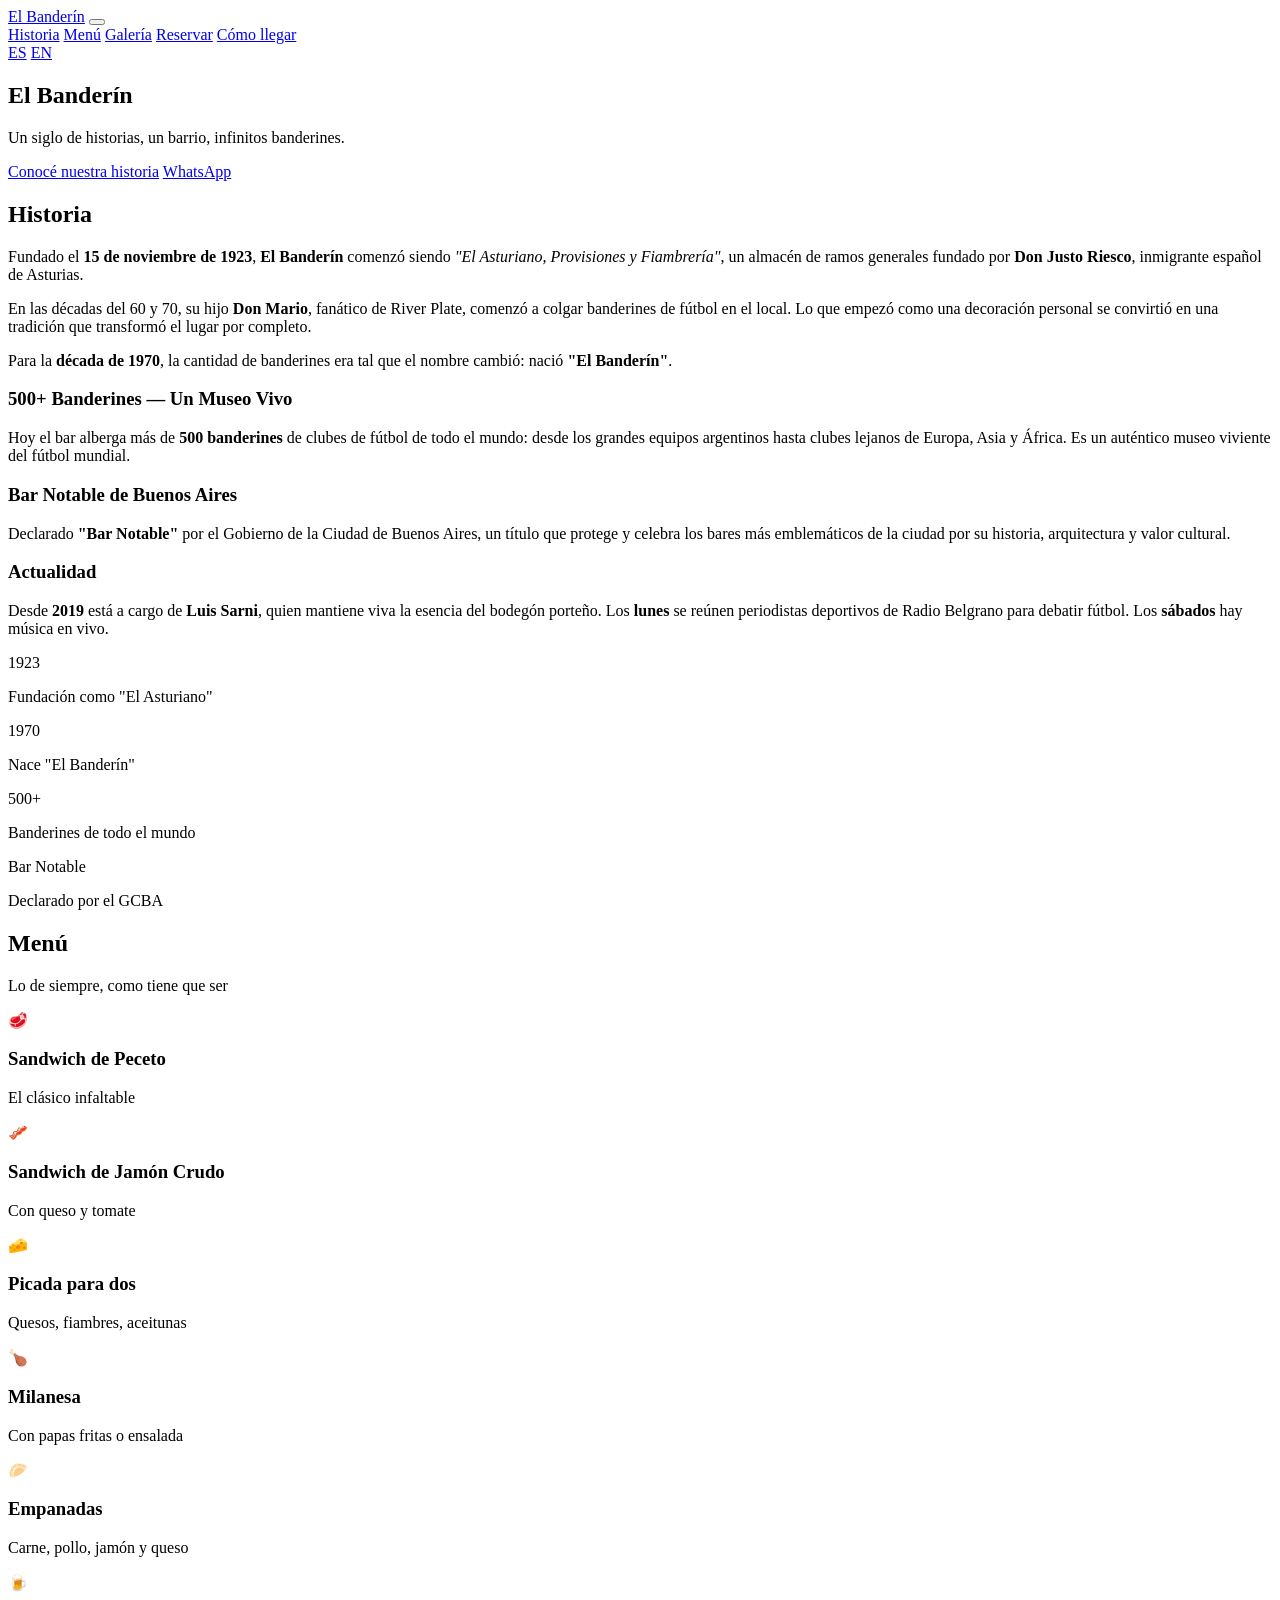
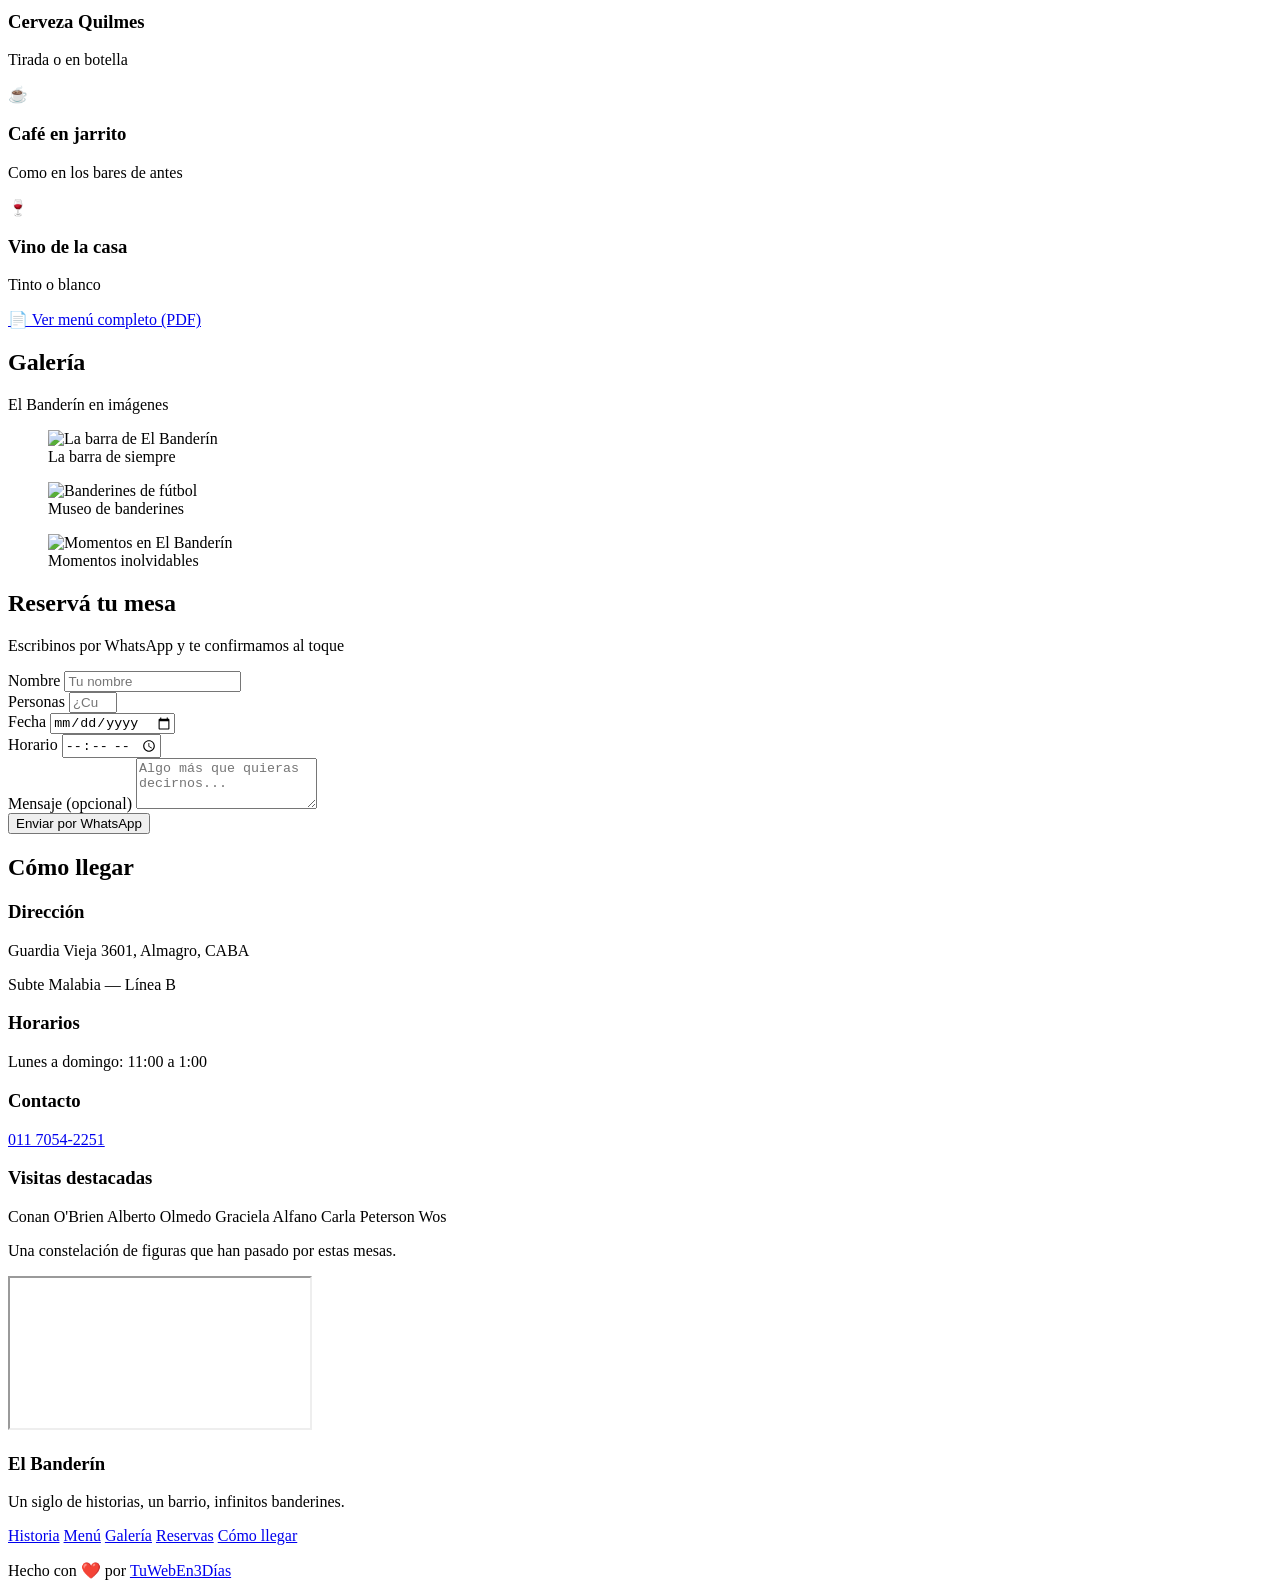
==== index.html @ caf92ab2 "Add landing page for El Banderín" ====
<!DOCTYPE html>
<html lang="es">
<head>
  <meta charset="UTF-8">
  <meta name="viewport" content="width=device-width, initial-scale=1.0">
  <title>El Banderín | Bar Notable en Almagro, CABA | Desde 1923</title>
  <meta name="description" content="El Banderín, bar notable de Almagro. Fundado en 1923, 500+ banderines de fútbol, bodegón tradicional porteño. Sándwiches, picadas, milanesas. Abierto todos los días.">
  <meta name="keywords" content="El Banderín, bar notable, bodegón, Almagro, Guardia Vieja, banderines, fútbol, bar porteño">
  <meta name="robots" content="index, follow">
  <meta name="author" content="TuWebEn3Días">
  <meta property="og:title" content="El Banderín | Bar Notable en Almagro">
  <meta property="og:description" content="Un siglo de historias, un barrio, infinitos banderines.">
  <meta property="og:type" content="website">
  <meta property="og:url" content="https://tuweben3dias.github.io/demo-el-banderin">
  <meta property="og:locale" content="es_AR">
  <meta property="og:site_name" content="El Banderín">
  <meta property="og:image" content="https://tuweben3dias.github.io/demo-el-banderin/imgs/placeholder-hero.svg">
  <meta name="twitter:card" content="summary_large_image">
  <meta name="twitter:title" content="El Banderín | Bar Notable en Almagro">
  <meta name="twitter:description" content="Un siglo de historias, un barrio, infinitos banderines.">
  <meta name="twitter:image" content="https://tuweben3dias.github.io/demo-el-banderin/imgs/placeholder-hero.svg">
  <script type="application/ld+json">
  {
    "@context": "https://schema.org",
    "@type": "BarOrPub",
    "name": "El Banderín",
    "url": "https://tuweben3dias.github.io/demo-el-banderin",
    "telephone": "+54 11 7054-2251",
    "email": "info@elbanderin.com",
    "address": {
      "@type": "PostalAddress",
      "streetAddress": "Guardia Vieja 3601",
      "addressLocality": "Almagro, Buenos Aires",
      "postalCode": "C1192 AAG",
      "addressCountry": "AR"
    },
    "geo": {
      "@type": "GeoCoordinates",
      "latitude": -34.6056,
      "longitude": -58.4254
    },
    "openingHoursSpecification": {
      "@type": "OpeningHoursSpecification",
      "dayOfWeek": ["Monday", "Tuesday", "Wednesday", "Thursday", "Friday", "Saturday", "Sunday"],
      "opens": "11:00",
      "closes": "01:00"
    },
    "servesCuisine": "Bodegón",
    "priceRange": "$",
    "description": "Un siglo de historias, un barrio, infinitos banderines.",
    "founder": { "@type": "Person", "name": "Justo Riesco" },
    "foundingDate": "1923-11-15",
    "image": "https://tuweben3dias.github.io/demo-el-banderin/imgs/placeholder-hero.svg"
  }
  </script>
  <script async src="https://www.googletagmanager.com/gtag/js?id=G-MYPNVV6ZX1"></script>
  <script>window.dataLayer = window.dataLayer || []; function gtag(){dataLayer.push(arguments);} gtag('js', new Date()); gtag('config', 'G-MYPNVV6ZX1');</script>
  <link rel="preconnect" href="https://fonts.googleapis.com">
  <link rel="preconnect" href="https://fonts.gstatic.com" crossorigin>
  <link href="https://fonts.googleapis.com/css2?family=Lato:wght@400;700&family=Playfair+Display:ital,wght@0,400;0,700;0,900;1,400&display=swap" rel="stylesheet">
  <link rel="stylesheet" href="css/styles.css">
  <link rel="canonical" href="https://tuweben3dias.github.io/demo-el-banderin/">
  <link rel="alternate" hreflang="es" href="https://tuweben3dias.github.io/demo-el-banderin/">
  <link rel="alternate" hreflang="en" href="https://tuweben3dias.github.io/demo-el-banderin/en/">
  <link rel="icon" type="image/svg+xml" href="data:image/svg+xml,<svg xmlns='http://www.w3.org/2000/svg' viewBox='0 0 100 100'><text y='.9em' font-size='90'>🏆</text></svg>">
</head>
<body>
  <nav id="navbar">
    <div class="container nav-container">
      <a href="#" class="nav-logo">El Banderín</a>
      <button class="nav-toggle" aria-label="Abrir menú" aria-expanded="false">
        <span></span><span></span><span></span>
      </button>
      <div class="nav-menu" id="nav-menu">
        <a href="#historia" class="nav-link">Historia</a>
        <a href="#menu" class="nav-link">Menú</a>
        <a href="#galeria" class="nav-link">Galería</a>
        <a href="#reservas" class="nav-link">Reservar</a>
        <a href="#como-llegar" class="nav-link">Cómo llegar</a>
        <div class="lang-switch">
          <a href="/" class="active" aria-label="Español">ES</a>
          <a href="en/" aria-label="English">EN</a>
        </div>
      </div>
    </div>
  </nav>
  <main>
    <section id="hero">
      <div class="hero-content">
        <h1>El Banderín</h1>
        <p class="hero-tagline">Un siglo de historias, un barrio, infinitos banderines.</p>
        <div class="hero-ctas">
          <a href="#historia" class="btn btn-primary">Conocé nuestra historia</a>
          <a href="https://wa.me/5491170542251" class="btn btn-outline" target="_blank" rel="noopener">WhatsApp</a>
        </div>
      </div>
    </section>
    <section id="historia" class="section">
      <div class="container">
        <h2 class="section-title">Historia</h2>
        <div class="historia-grid">
          <div class="historia-text">
            <p class="historia-intro">Fundado el <strong>15 de noviembre de 1923</strong>, <strong>El Banderín</strong> comenzó siendo <em>"El Asturiano, Provisiones y Fiambrería"</em>, un almacén de ramos generales fundado por <strong>Don Justo Riesco</strong>, inmigrante español de Asturias.</p>
            <p>En las décadas del 60 y 70, su hijo <strong>Don Mario</strong>, fanático de River Plate, comenzó a colgar banderines de fútbol en el local. Lo que empezó como una decoración personal se convirtió en una tradición que transformó el lugar por completo.</p>
            <p>Para la <strong>década de 1970</strong>, la cantidad de banderines era tal que el nombre cambió: nació <strong>"El Banderín"</strong>.</p>
            <div class="historia-highlight">
              <h3>500+ Banderines — Un Museo Vivo</h3>
              <p>Hoy el bar alberga más de <strong>500 banderines</strong> de clubes de fútbol de todo el mundo: desde los grandes equipos argentinos hasta clubes lejanos de Europa, Asia y África. Es un auténtico museo viviente del fútbol mundial.</p>
            </div>
            <div class="historia-highlight">
              <h3>Bar Notable de Buenos Aires</h3>
              <p>Declarado <strong>"Bar Notable"</strong> por el Gobierno de la Ciudad de Buenos Aires, un título que protege y celebra los bares más emblemáticos de la ciudad por su historia, arquitectura y valor cultural.</p>
            </div>
            <div class="historia-highlight">
              <h3>Actualidad</h3>
              <p>Desde <strong>2019</strong> está a cargo de <strong>Luis Sarni</strong>, quien mantiene viva la esencia del bodegón porteño. Los <strong>lunes</strong> se reúnen periodistas deportivos de Radio Belgrano para debatir fútbol. Los <strong>sábados</strong> hay música en vivo.</p>
            </div>
          </div>
          <div class="historia-cards">
            <div class="historia-card"><span class="historia-card-year">1923</span><p>Fundación como "El Asturiano"</p></div>
            <div class="historia-card"><span class="historia-card-year">1970</span><p>Nace "El Banderín"</p></div>
            <div class="historia-card"><span class="historia-card-year">500+</span><p>Banderines de todo el mundo</p></div>
            <div class="historia-card"><span class="historia-card-year">Bar Notable</span><p>Declarado por el GCBA</p></div>
          </div>
        </div>
      </div>
    </section>
    <section id="menu" class="section">
      <div class="container">
        <h2 class="section-title">Menú</h2>
        <p class="section-subtitle">Lo de siempre, como tiene que ser</p>
        <div class="menu-grid">
          <div class="menu-item fade-in"><span class="menu-icon">🥩</span><h3>Sandwich de Peceto</h3><p class="menu-desc">El clásico infaltable</p></div>
          <div class="menu-item fade-in"><span class="menu-icon">🥓</span><h3>Sandwich de Jamón Crudo</h3><p class="menu-desc">Con queso y tomate</p></div>
          <div class="menu-item fade-in"><span class="menu-icon">🧀</span><h3>Picada para dos</h3><p class="menu-desc">Quesos, fiambres, aceitunas</p></div>
          <div class="menu-item fade-in"><span class="menu-icon">🍗</span><h3>Milanesa</h3><p class="menu-desc">Con papas fritas o ensalada</p></div>
          <div class="menu-item fade-in"><span class="menu-icon">🥟</span><h3>Empanadas</h3><p class="menu-desc">Carne, pollo, jamón y queso</p></div>
          <div class="menu-item fade-in"><span class="menu-icon">🍺</span><h3>Cerveza Quilmes</h3><p class="menu-desc">Tirada o en botella</p></div>
          <div class="menu-item fade-in"><span class="menu-icon">☕</span><h3>Café en jarrito</h3><p class="menu-desc">Como en los bares de antes</p></div>
          <div class="menu-item fade-in"><span class="menu-icon">🍷</span><h3>Vino de la casa</h3><p class="menu-desc">Tinto o blanco</p></div>
        </div>
        <div class="menu-pdf-wrap">
          <a href="docs/menu.pdf" class="btn btn-primary" target="_blank" rel="noopener">📄 Ver menú completo (PDF)</a>
        </div>
      </div>
    </section>
    <section id="galeria" class="section">
      <div class="container">
        <h2 class="section-title">Galería</h2>
        <p class="section-subtitle">El Banderín en imágenes</p>
        <div class="galeria-grid">
          <figure class="fade-in"><img src="imgs/placeholder-gallery-1.svg" alt="La barra de El Banderín" loading="lazy"><figcaption>La barra de siempre</figcaption></figure>
          <figure class="fade-in"><img src="imgs/placeholder-gallery-2.svg" alt="Banderines de fútbol" loading="lazy"><figcaption>Museo de banderines</figcaption></figure>
          <figure class="fade-in"><img src="imgs/placeholder-gallery-3.svg" alt="Momentos en El Banderín" loading="lazy"><figcaption>Momentos inolvidables</figcaption></figure>
        </div>
      </div>
    </section>
    <section id="reservas" class="section">
      <div class="container">
        <h2 class="section-title">Reservá tu mesa</h2>
        <p class="section-subtitle">Escribinos por WhatsApp y te confirmamos al toque</p>
        <form id="contact-form" novalidate>
          <div class="form-row">
            <div class="form-group">
              <label for="name">Nombre</label>
              <input type="text" id="name" name="name" required placeholder="Tu nombre">
            </div>
            <div class="form-group">
              <label for="people">Personas</label>
              <input type="number" id="people" name="people" min="1" max="20" required placeholder="¿Cuántos son?">
            </div>
          </div>
          <div class="form-row">
            <div class="form-group">
              <label for="date">Fecha</label>
              <input type="date" id="date" name="date" required>
            </div>
            <div class="form-group">
              <label for="time">Horario</label>
              <input type="time" id="time" name="time" required>
            </div>
          </div>
          <div class="form-group">
            <label for="message">Mensaje (opcional)</label>
            <textarea id="message" name="message" rows="3" placeholder="Algo más que quieras decirnos..."></textarea>
          </div>
          <button type="submit" class="btn btn-primary btn-block">Enviar por WhatsApp</button>
        </form>
      </div>
    </section>
    <section id="como-llegar" class="section">
      <div class="container">
        <h2 class="section-title">Cómo llegar</h2>
        <div class="llegar-grid">
          <div class="llegar-info">
            <div class="llegar-block"><h3>Dirección</h3><p>Guardia Vieja 3601, Almagro, CABA</p><p class="llegar-sub">Subte Malabia — Línea B</p></div>
            <div class="llegar-block"><h3>Horarios</h3><p>Lunes a domingo: 11:00 a 1:00</p></div>
            <div class="llegar-block"><h3>Contacto</h3><p><a href="tel:+541170542251">011 7054-2251</a></p></div>
            <div class="llegar-block"><h3>Visitas destacadas</h3>
              <div class="famous-tags">
                <span class="famous-tag">Conan O'Brien</span>
                <span class="famous-tag">Alberto Olmedo</span>
                <span class="famous-tag">Graciela Alfano</span>
                <span class="famous-tag">Carla Peterson</span>
                <span class="famous-tag">Wos</span>
              </div>
              <p class="famous-note">Una constelación de figuras que han pasado por estas mesas.</p>
            </div>
          </div>
          <div class="llegar-map fade-in">
            <div class="map-wrap">
              <iframe src="https://www.google.com/maps/embed?pb=!1m18!1m12!1m3!3d3284.087!2d-58.4254!3d-34.6056!2m3!1f0!2f0!3f0!3m2!1i1024!2i768!4f13.1!3m3!1m2!1s0x95bcc8e9faef5e77%3A0x1ab3ab8a59cdf7af!2sGuardia%20Vieja%203601%2C%20C1192%20AAG%2C%20Cdad.%20Aut%C3%B3noma%20de%20Buenos%20Aires!5e0!3m2!1ses!2sar!4v1" allowfullscreen="" loading="lazy" referrerpolicy="no-referrer-when-downgrade" title="Ubicación de El Banderín"></iframe>
            </div>
          </div>
        </div>
      </div>
    </section>
  </main>
  <footer>
    <div class="container">
      <div class="footer-grid">
        <div class="footer-brand">
          <h3>El Banderín</h3>
          <p>Un siglo de historias, un barrio, infinitos banderines.</p>
        </div>
        <div class="footer-nav">
          <a href="#historia">Historia</a>
          <a href="#menu">Menú</a>
          <a href="#galeria">Galería</a>
          <a href="#reservas">Reservas</a>
          <a href="#como-llegar">Cómo llegar</a>
        </div>
      </div>
      <div class="footer-bottom">
        <p>Hecho con ❤️ por <a href="https://tuweben3dias.com" target="_blank" rel="noopener">TuWebEn3Días</a></p>
      </div>
    </div>
  </footer>
  <script src="js/main.js"></script>
</body>
</html>
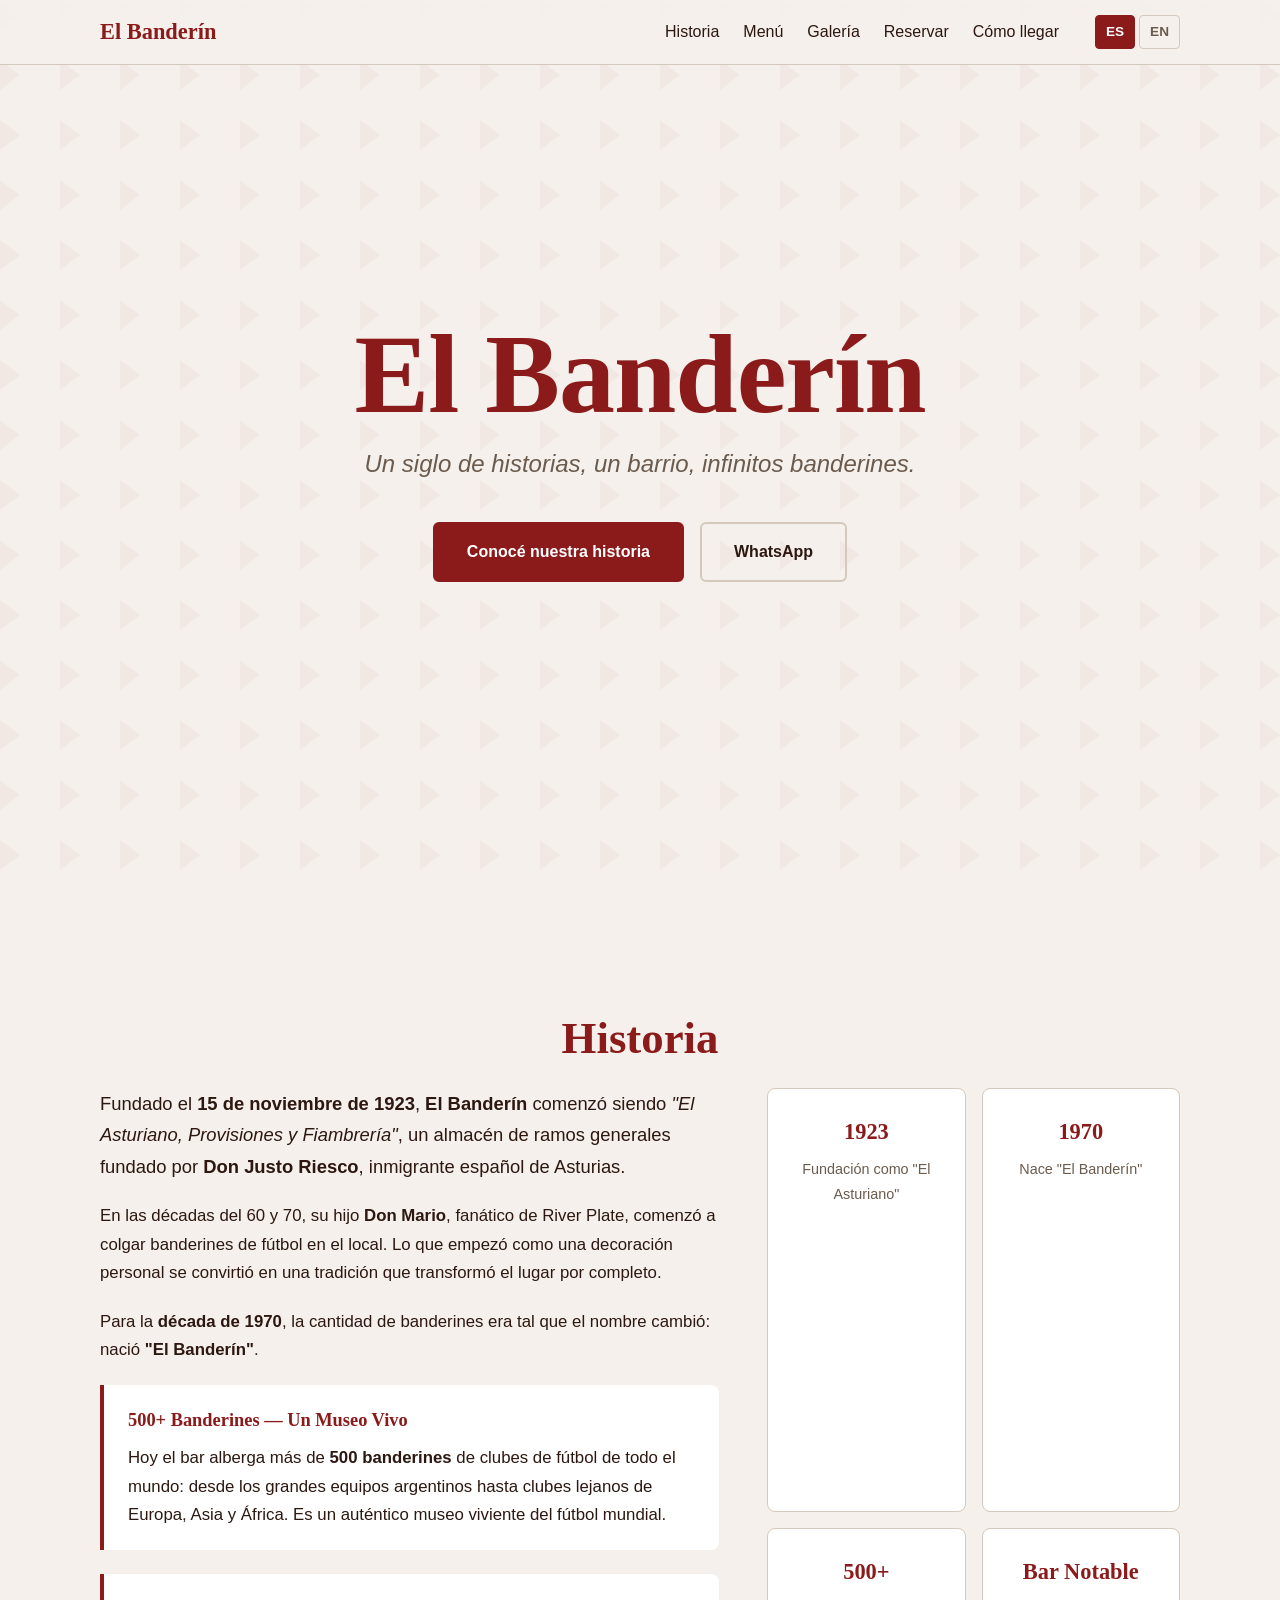
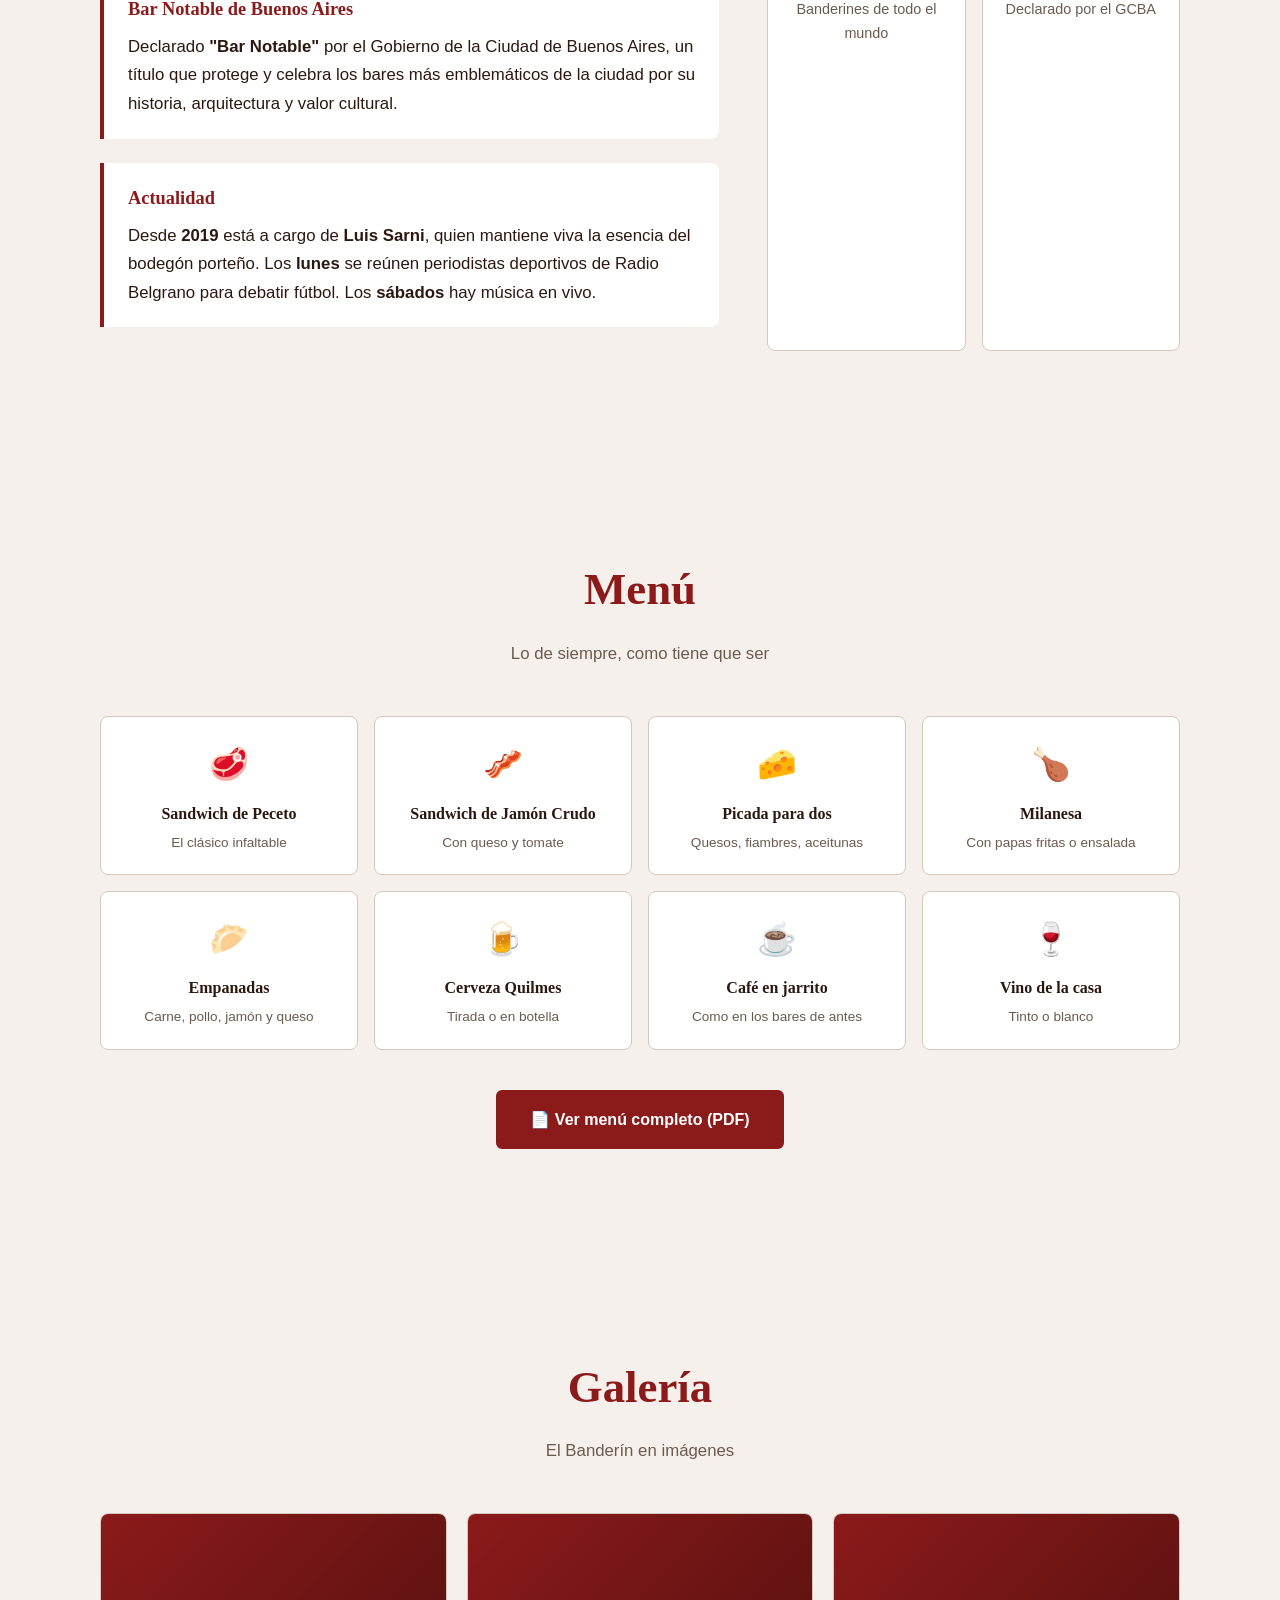
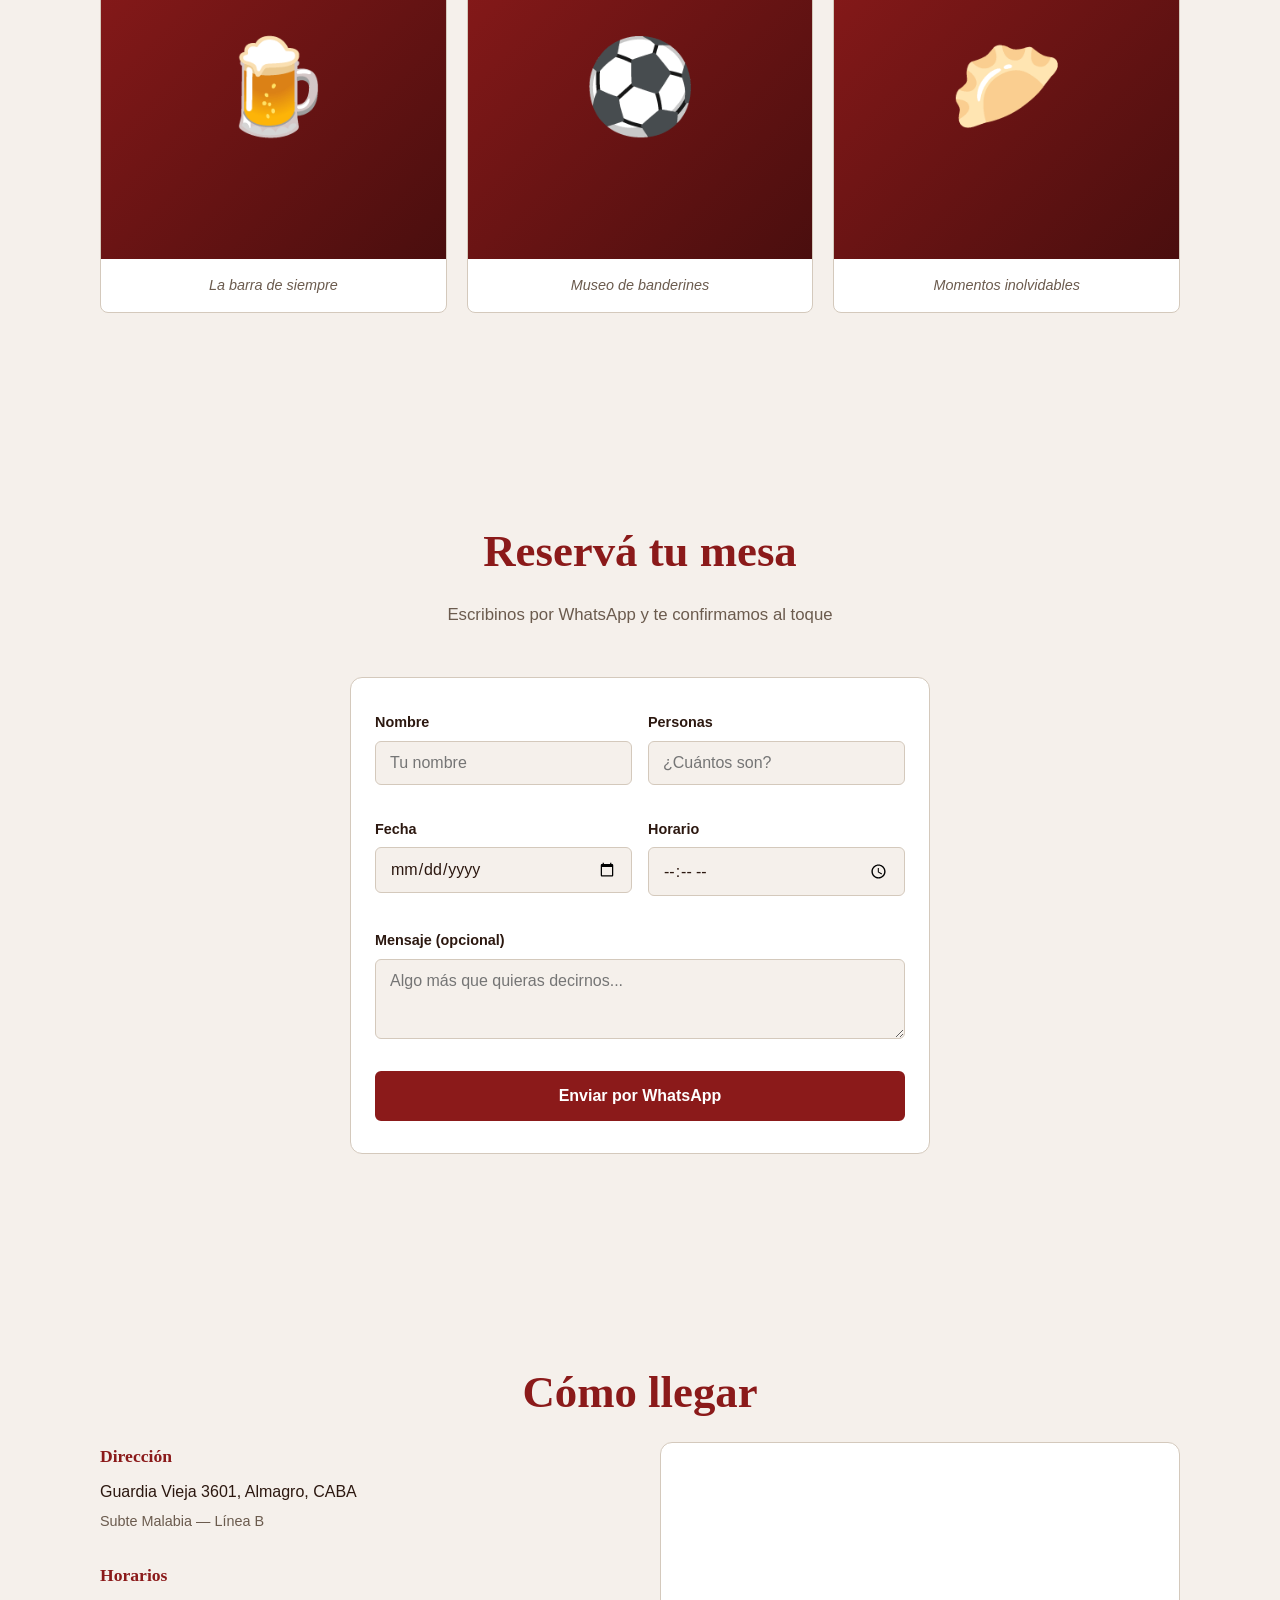
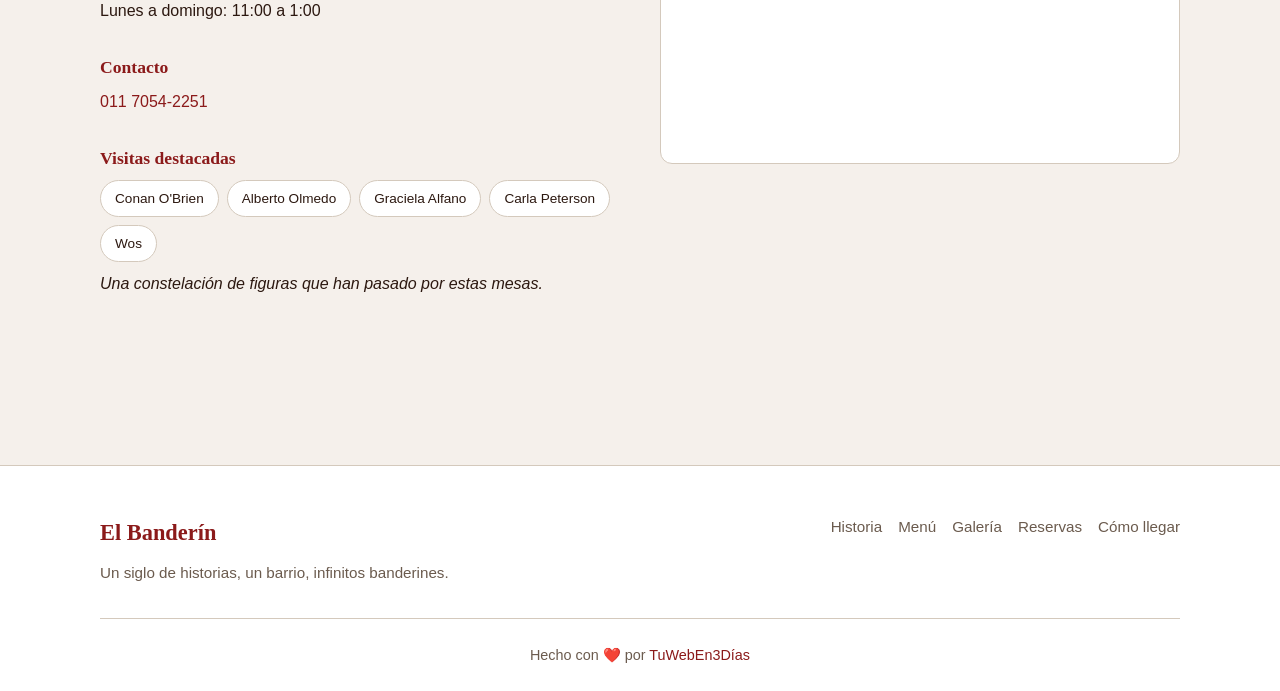
==== commit 695a6186: "Update Google Analytics ID to G-WNGLL9WG7B" ====
--- a/index.html
+++ b/index.html
@@ -53,8 +53,8 @@
     "image": "https://tuweben3dias.github.io/demo-el-banderin/imgs/placeholder-hero.svg"
   }
   </script>
-  <script async src="https://www.googletagmanager.com/gtag/js?id=G-MYPNVV6ZX1"></script>
-  <script>window.dataLayer = window.dataLayer || []; function gtag(){dataLayer.push(arguments);} gtag('js', new Date()); gtag('config', 'G-MYPNVV6ZX1');</script>
+  <script async src="https://www.googletagmanager.com/gtag/js?id=G-WNGLL9WG7B"></script>
+  <script>window.dataLayer = window.dataLayer || []; function gtag(){dataLayer.push(arguments);} gtag('js', new Date()); gtag('config', 'G-WNGLL9WG7B');</script>
   <link rel="preconnect" href="https://fonts.googleapis.com">
   <link rel="preconnect" href="https://fonts.gstatic.com" crossorigin>
   <link href="https://fonts.googleapis.com/css2?family=Lato:wght@400;700&family=Playfair+Display:ital,wght@0,400;0,700;0,900;1,400&display=swap" rel="stylesheet">
--- a/css/styles.css
+++ b/css/styles.css
@@ -0,0 +1,418 @@
+:root {
+  --color-bg: #F5F0EB;
+  --color-surface: #FFFFFF;
+  --color-accent: #8B1A1A;
+  --color-accent-2: #D4A017;
+  --color-text: #2C1810;
+  --color-muted: #6B5B4E;
+  --color-border: #D4C9BC;
+  --font-display: 'Playfair Display', serif;
+  --font-body: 'Lato', sans-serif;
+  --max-width: 1120px;
+  --nav-height: 64px;
+}
+*,*::before,*::after{box-sizing:border-box;margin:0;padding:0}
+html{scroll-behavior:smooth;scroll-padding-top:var(--nav-height)}
+body{
+  font-family:var(--font-body);
+  color:var(--color-text);
+  background:var(--color-bg);
+  line-height:1.7;
+  -webkit-font-smoothing:antialiased;
+}
+img{max-width:100%;display:block}
+a{color:var(--color-accent);text-decoration:none;transition:color 0.3s}
+a:hover{color:#a02020}
+.container{width:100%;max-width:var(--max-width);margin:0 auto;padding:0 20px}
+.section{padding:80px 0}
+.section-title{
+  font-family:var(--font-display);
+  font-size:2.2rem;
+  font-weight:700;
+  color:var(--color-accent);
+  text-align:center;
+  margin-bottom:12px;
+}
+.section-subtitle{
+  text-align:center;
+  color:var(--color-muted);
+  font-size:1.05rem;
+  margin-bottom:48px;
+}
+.btn{
+  display:inline-flex;
+  align-items:center;
+  gap:8px;
+  padding:14px 32px;
+  font-family:var(--font-body);
+  font-size:1rem;
+  font-weight:700;
+  border:2px solid transparent;
+  border-radius:6px;
+  cursor:pointer;
+  transition:all 0.3s;
+  text-align:center;
+  justify-content:center;
+}
+.btn-primary{
+  background:var(--color-accent);
+  color:#fff;
+  border-color:var(--color-accent);
+}
+.btn-primary:hover{background:#a02020;border-color:#a02020;color:#fff}
+.btn-outline{
+  background:transparent;
+  color:var(--color-text);
+  border-color:var(--color-border);
+}
+.btn-outline:hover{background:var(--color-accent);color:#fff;border-color:var(--color-accent)}
+.btn-block{width:100%}
+.fade-in{opacity:0;transform:translateY(30px);transition:opacity 0.7s ease,transform 0.7s ease}
+.fade-in.visible{opacity:1;transform:translateY(0)}
+
+#navbar{
+  position:fixed;
+  top:0;
+  left:0;
+  width:100%;
+  z-index:1000;
+  background:rgba(245,240,235,0.95);
+  backdrop-filter:blur(12px);
+  border-bottom:1px solid var(--color-border);
+  transition:transform 0.3s ease;
+}
+#navbar.hidden{transform:translateY(-100%)}
+.nav-container{
+  display:flex;
+  align-items:center;
+  justify-content:space-between;
+  height:var(--nav-height);
+}
+.nav-logo{
+  font-family:var(--font-display);
+  font-size:1.4rem;
+  font-weight:700;
+  color:var(--color-accent);
+}
+.nav-logo:hover{color:var(--color-accent)}
+.nav-toggle{
+  display:flex;
+  flex-direction:column;
+  gap:5px;
+  background:none;
+  border:none;
+  cursor:pointer;
+  padding:8px;
+}
+.nav-toggle span{
+  display:block;
+  width:26px;
+  height:2px;
+  background:var(--color-text);
+  transition:all 0.3s;
+  border-radius:2px;
+}
+.nav-toggle.active span:nth-child(1){transform:translateY(7px) rotate(45deg)}
+.nav-toggle.active span:nth-child(2){opacity:0}
+.nav-toggle.active span:nth-child(3){transform:translateY(-7px) rotate(-45deg)}
+.nav-menu{
+  position:fixed;
+  top:var(--nav-height);
+  left:0;
+  width:100%;
+  background:var(--color-bg);
+  border-bottom:1px solid var(--color-border);
+  padding:20px;
+  display:flex;
+  flex-direction:column;
+  gap:12px;
+  transform:translateY(-120%);
+  transition:transform 0.35s ease;
+  z-index:999;
+}
+.nav-menu.open{transform:translateY(0)}
+.nav-link{
+  font-family:var(--font-body);
+  font-size:1rem;
+  color:var(--color-text);
+  padding:8px 0;
+  border-bottom:1px solid transparent;
+  transition:color 0.3s,border-color 0.3s;
+}
+.nav-link:hover,.nav-link.active{color:var(--color-accent)}
+.lang-switch{display:flex;gap:4px;margin-top:8px}
+.lang-switch a{
+  font-size:.85rem;
+  font-weight:700;
+  color:var(--color-muted);
+  padding:4px 10px;
+  border:1px solid var(--color-border);
+  border-radius:4px;
+  transition:all 0.3s;
+}
+.lang-switch a.active,.lang-switch a:hover{
+  background:var(--color-accent);
+  color:#fff;
+  border-color:var(--color-accent);
+}
+
+#hero{
+  min-height:100vh;
+  display:flex;
+  align-items:center;
+  justify-content:center;
+  text-align:center;
+  position:relative;
+  overflow:hidden;
+  padding:80px 20px;
+}
+#hero::before{
+  content:'';
+  position:absolute;
+  inset:0;
+  background-image:url("data:image/svg+xml,%3Csvg xmlns='http://www.w3.org/2000/svg' width='60' height='60' viewBox='0 0 60 60'%3E%3Cpath d='M0 0 L20 15 L0 30 Z' fill='%238B1A1A' opacity='0.04'/%3E%3C/svg%3E");
+  background-size:60px 60px;
+  pointer-events:none;
+}
+.hero-content{position:relative;z-index:1;max-width:800px}
+#hero h1{
+  font-family:var(--font-display);
+  font-size:clamp(3rem,12vw,7rem);
+  font-weight:900;
+  color:var(--color-accent);
+  line-height:1;
+  margin-bottom:16px;
+  letter-spacing:-1px;
+}
+.hero-tagline{
+  font-size:clamp(1.1rem,2.5vw,1.5rem);
+  color:var(--color-muted);
+  font-style:italic;
+  margin-bottom:40px;
+  line-height:1.5;
+}
+.hero-ctas{display:flex;flex-wrap:wrap;gap:16px;justify-content:center}
+
+.historia-grid{
+  display:grid;
+  gap:48px;
+}
+.historia-text p{
+  margin-bottom:20px;
+  font-size:1.05rem;
+}
+.historia-intro{font-size:1.15rem!important}
+.historia-highlight{
+  background:var(--color-surface);
+  border-left:4px solid var(--color-accent);
+  padding:20px 24px;
+  margin-bottom:24px;
+  border-radius:0 8px 8px 0;
+}
+.historia-highlight h3{
+  font-family:var(--font-display);
+  font-size:1.15rem;
+  color:var(--color-accent);
+  margin-bottom:8px;
+}
+.historia-highlight p{margin-bottom:0!important}
+.historia-cards{
+  display:grid;
+  grid-template-columns:1fr 1fr;
+  gap:16px;
+}
+.historia-card{
+  background:var(--color-surface);
+  border:1px solid var(--color-border);
+  border-radius:8px;
+  padding:24px 16px;
+  text-align:center;
+  transition:transform 0.3s,box-shadow 0.3s;
+}
+.historia-card:hover{transform:translateY(-4px);box-shadow:0 8px 24px rgba(0,0,0,0.06)}
+.historia-card-year{
+  display:block;
+  font-family:var(--font-display);
+  font-size:1.4rem;
+  font-weight:700;
+  color:var(--color-accent);
+  margin-bottom:6px;
+}
+.historia-card p{font-size:.9rem;color:var(--color-muted);margin:0}
+
+.menu-grid{
+  display:grid;
+  grid-template-columns:1fr 1fr;
+  gap:16px;
+}
+.menu-item{
+  background:var(--color-surface);
+  border:1px solid var(--color-border);
+  border-radius:8px;
+  padding:20px;
+  text-align:center;
+  transition:transform 0.3s,box-shadow 0.3s;
+}
+.menu-item:hover{transform:translateY(-3px);box-shadow:0 6px 20px rgba(0,0,0,0.05)}
+.menu-icon{font-size:2rem;display:block;margin-bottom:8px}
+.menu-item h3{
+  font-family:var(--font-display);
+  font-size:1rem;
+  color:var(--color-text);
+  margin-bottom:4px;
+}
+.menu-desc{font-size:.85rem;color:var(--color-muted);margin:0}
+.menu-pdf-wrap{text-align:center;margin-top:40px}
+
+.galeria-grid{
+  display:grid;
+  gap:20px;
+}
+.galeria-grid figure{
+  border-radius:8px;
+  overflow:hidden;
+  background:var(--color-surface);
+  border:1px solid var(--color-border);
+  transition:transform 0.3s,box-shadow 0.3s;
+}
+.galeria-grid figure:hover{transform:translateY(-4px);box-shadow:0 8px 24px rgba(0,0,0,0.06)}
+.galeria-grid img{width:100%;aspect-ratio:1;object-fit:cover}
+.galeria-grid figcaption{
+  padding:14px 16px;
+  font-size:.9rem;
+  color:var(--color-muted);
+  text-align:center;
+  font-style:italic;
+}
+
+#contact-form{
+  max-width:580px;
+  margin:0 auto;
+  background:var(--color-surface);
+  padding:32px 24px;
+  border:1px solid var(--color-border);
+  border-radius:12px;
+}
+.form-row{display:grid;gap:16px;margin-bottom:16px}
+.form-group{margin-bottom:16px}
+.form-group label{
+  display:block;
+  font-size:.9rem;
+  font-weight:700;
+  color:var(--color-text);
+  margin-bottom:6px;
+}
+.form-group input,.form-group textarea{
+  width:100%;
+  padding:12px 14px;
+  font-family:var(--font-body);
+  font-size:1rem;
+  color:var(--color-text);
+  background:var(--color-bg);
+  border:1px solid var(--color-border);
+  border-radius:6px;
+  transition:border-color 0.3s;
+}
+.form-group input:focus,.form-group textarea:focus{
+  outline:none;
+  border-color:var(--color-accent);
+}
+.form-group textarea{resize:vertical;min-height:80px}
+#contact-form .btn-block{margin-top:8px}
+
+.llegar-grid{
+  display:grid;
+  gap:40px;
+}
+.llegar-block{margin-bottom:28px}
+.llegar-block h3{
+  font-family:var(--font-display);
+  font-size:1.1rem;
+  color:var(--color-accent);
+  margin-bottom:6px;
+}
+.llegar-block p{font-size:1rem;color:var(--color-text);margin-bottom:4px}
+.llegar-sub{font-size:.9rem!important;color:var(--color-muted)!important}
+.famous-tags{display:flex;flex-wrap:wrap;gap:8px;margin-bottom:8px}
+.famous-tag{
+  display:inline-block;
+  background:var(--color-surface);
+  border:1px solid var(--color-border);
+  padding:6px 14px;
+  border-radius:20px;
+  font-size:.85rem;
+  color:var(--color-text);
+}
+.famous-note{font-size:.9rem;color:var(--color-muted);font-style:italic}
+.map-wrap{
+  border-radius:12px;
+  overflow:hidden;
+  border:1px solid var(--color-border);
+  background:var(--color-surface);
+}
+.map-wrap iframe{width:100%;height:320px;border:0;display:block}
+
+footer{
+  background:var(--color-surface);
+  border-top:1px solid var(--color-border);
+  padding:48px 0 24px;
+  margin-top:40px;
+}
+.footer-grid{
+  display:grid;
+  gap:32px;
+  margin-bottom:32px;
+}
+.footer-brand h3{
+  font-family:var(--font-display);
+  font-size:1.4rem;
+  color:var(--color-accent);
+  margin-bottom:8px;
+}
+.footer-brand p{font-size:.95rem;color:var(--color-muted)}
+.footer-nav{display:flex;flex-wrap:wrap;gap:16px}
+.footer-nav a{font-size:.95rem;color:var(--color-muted)}
+.footer-nav a:hover{color:var(--color-accent)}
+.footer-bottom{
+  border-top:1px solid var(--color-border);
+  padding-top:24px;
+  text-align:center;
+}
+.footer-bottom p{font-size:.9rem;color:var(--color-muted)}
+
+@media(min-width:640px){
+  .form-row{grid-template-columns:1fr 1fr}
+}
+
+@media(min-width:768px){
+  .section{padding:100px 0}
+  .section-title{font-size:2.8rem}
+  .nav-toggle{display:none}
+  .nav-menu{
+    position:static;
+    flex-direction:row;
+    align-items:center;
+    gap:24px;
+    padding:0;
+    border:none;
+    background:transparent;
+    transform:none;
+    width:auto;
+  }
+  .lang-switch{margin-top:0;margin-left:12px}
+  .nav-link{border-bottom:none;padding:0}
+  .historia-grid{grid-template-columns:1.5fr 1fr}
+  .menu-grid{grid-template-columns:repeat(4,1fr)}
+  .galeria-grid{grid-template-columns:repeat(3,1fr)}
+  .llegar-grid{grid-template-columns:1fr 1fr}
+  .footer-grid{grid-template-columns:1fr auto}
+}
+
+@media(min-width:1024px){
+  .historia-cards{grid-template-columns:1fr 1fr}
+}
+
+@media(prefers-reduced-motion:reduce){
+  *,*::before,*::after{animation-duration:0.01ms!important;transition-duration:0.01ms!important}
+  .fade-in{opacity:1;transform:none}
+}
